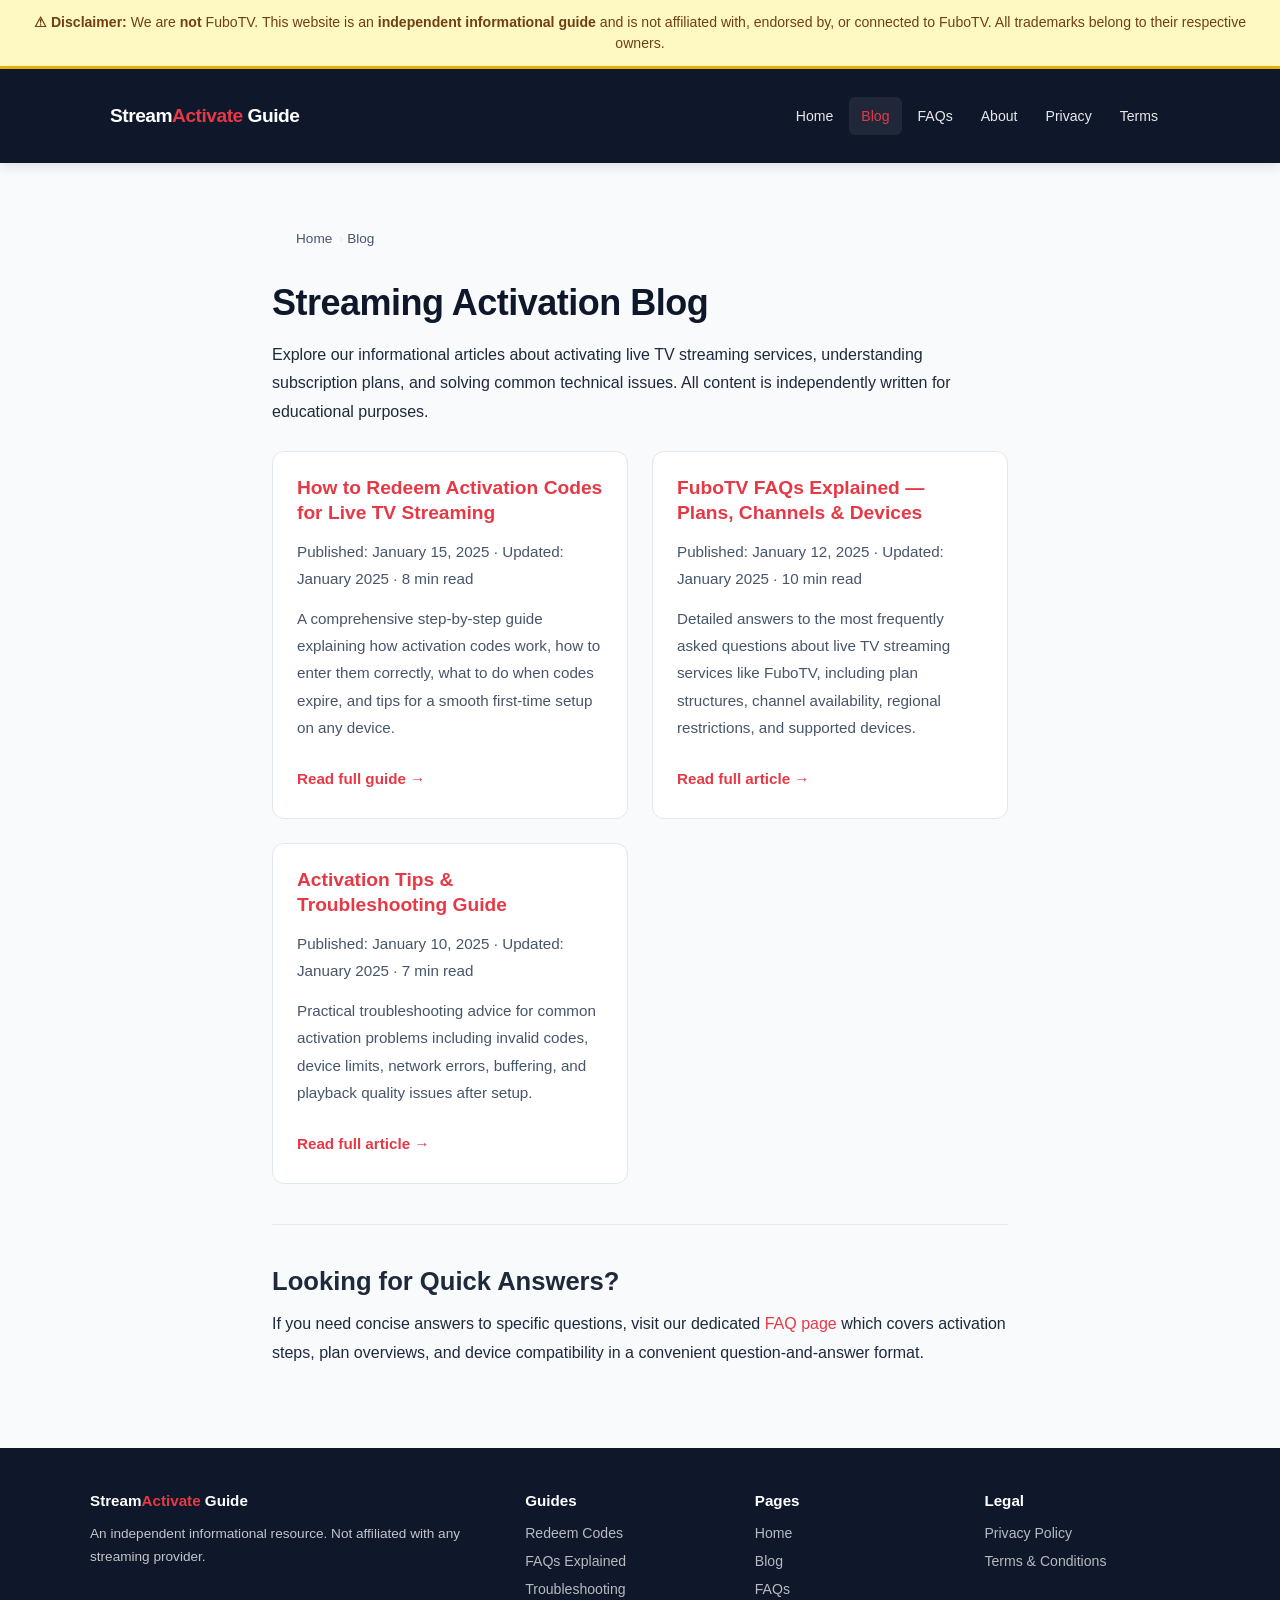
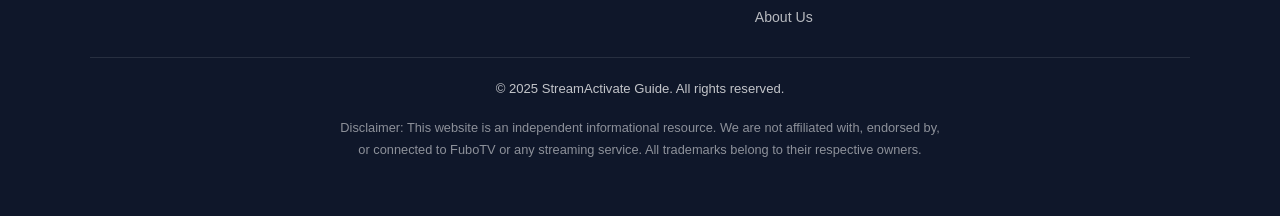
==== blog/index.html @ a1dba74d "hello hello" ====
<!DOCTYPE html>
<html lang="en">
<head>
    <meta charset="UTF-8">
    <meta name="viewport" content="width=device-width, initial-scale=1.0">
    <meta name="robots" content="index, follow">
    <title>Blog – Streaming Activation Guides & Tips | StreamActivate Guide</title>
    <meta name="description" content="Browse our informational blog articles covering live TV streaming activation codes, FAQs, troubleshooting tips, device compatibility, and plan overviews.">
    <link rel="canonical" href="https://fubotvlink.github.io/blog/">
    <meta property="og:type" content="website">
    <meta property="og:title" content="Blog – Streaming Activation Guides & Tips">
    <meta property="og:description" content="Informational articles about live TV streaming activation, troubleshooting, and device compatibility.">
    <meta property="og:url" content="https://fubotvlink.github.io/blog/">
    <meta property="og:site_name" content="StreamActivate Guide">
    <meta name="twitter:card" content="summary_large_image">
    <link rel="stylesheet" href="../css/styles.css">
</head>
<body id="top">
    <a href="#main-content" class="skip-link">Skip to main content</a>

    <div class="disclaimer-banner" role="alert">
        <strong>⚠ Disclaimer:</strong> We are <strong>not</strong> FuboTV. This website is an <strong>independent informational guide</strong> and is not affiliated with, endorsed by, or connected to FuboTV. All trademarks belong to their respective owners.
    </div>

    <header class="site-header">
        <div class="header-inner">
            <a href="../index.html" class="site-logo">Stream<span>Activate</span> Guide</a>
            <button class="nav-toggle" aria-label="Toggle navigation" aria-expanded="false" aria-controls="main-nav">&#9776;</button>
            <nav class="main-nav" id="main-nav" aria-label="Main navigation">
                <ul>
                    <li><a href="../index.html">Home</a></li>
                    <li><a href="index.html" class="active">Blog</a></li>
                    <li><a href="../faqs.html">FAQs</a></li>
                    <li><a href="../about.html">About</a></li>
                    <li><a href="../privacy-policy.html">Privacy</a></li>
                    <li><a href="../terms-and-conditions.html">Terms</a></li>
                </ul>
            </nav>
        </div>
    </header>

    <div class="page-wrap">
        <main id="main-content">
            <div class="content-wrap">

                <ol class="breadcrumbs" aria-label="Breadcrumb">
                    <li><a href="../index.html">Home</a></li>
                    <li>Blog</li>
                </ol>

                <h1>Streaming Activation Blog</h1>
                <p>Explore our informational articles about activating live TV streaming services, understanding subscription plans, and solving common technical issues. All content is independently written for educational purposes.</p>

                <div class="card-grid">
                    <article class="card">
                        <h2 style="margin-top:0;font-size:1.2rem;border:none;"><a href="how-to-redeem-activation-codes.html">How to Redeem Activation Codes for Live TV Streaming</a></h2>
                        <p class="card-meta">Published: January 15, 2025 · Updated: January 2025 · 8 min read</p>
                        <p>A comprehensive step-by-step guide explaining how activation codes work, how to enter them correctly, what to do when codes expire, and tips for a smooth first-time setup on any device.</p>
                        <a href="how-to-redeem-activation-codes.html" class="read-more">Read full guide →</a>
                    </article>

                    <article class="card">
                        <h2 style="margin-top:0;font-size:1.2rem;border:none;"><a href="fubotv-faqs-explained.html">FuboTV FAQs Explained — Plans, Channels &amp; Devices</a></h2>
                        <p class="card-meta">Published: January 12, 2025 · Updated: January 2025 · 10 min read</p>
                        <p>Detailed answers to the most frequently asked questions about live TV streaming services like FuboTV, including plan structures, channel availability, regional restrictions, and supported devices.</p>
                        <a href="fubotv-faqs-explained.html" class="read-more">Read full article →</a>
                    </article>

                    <article class="card">
                        <h2 style="margin-top:0;font-size:1.2rem;border:none;"><a href="activation-tips-troubleshooting.html">Activation Tips &amp; Troubleshooting Guide</a></h2>
                        <p class="card-meta">Published: January 10, 2025 · Updated: January 2025 · 7 min read</p>
                        <p>Practical troubleshooting advice for common activation problems including invalid codes, device limits, network errors, buffering, and playback quality issues after setup.</p>
                        <a href="activation-tips-troubleshooting.html" class="read-more">Read full article →</a>
                    </article>
                </div>

                <hr class="section-divider">

                <section>
                    <h2>Looking for Quick Answers?</h2>
                    <p>If you need concise answers to specific questions, visit our dedicated <a href="../faqs.html">FAQ page</a> which covers activation steps, plan overviews, and device compatibility in a convenient question-and-answer format.</p>
                </section>

            </div>
        </main>
    </div>

    <footer class="site-footer">
        <div class="footer-inner">
            <div class="footer-grid">
                <div class="footer-col">
                    <h4>Stream<span style="color:var(--c-accent)">Activate</span> Guide</h4>
                    <p>An independent informational resource. Not affiliated with any streaming provider.</p>
                </div>
                <div class="footer-col">
                    <h4>Guides</h4>
                    <ul>
                        <li><a href="how-to-redeem-activation-codes.html">Redeem Codes</a></li>
                        <li><a href="fubotv-faqs-explained.html">FAQs Explained</a></li>
                        <li><a href="activation-tips-troubleshooting.html">Troubleshooting</a></li>
                    </ul>
                </div>
                <div class="footer-col">
                    <h4>Pages</h4>
                    <ul>
                        <li><a href="../index.html">Home</a></li>
                        <li><a href="index.html">Blog</a></li>
                        <li><a href="../faqs.html">FAQs</a></li>
                        <li><a href="../about.html">About Us</a></li>
                    </ul>
                </div>
                <div class="footer-col">
                    <h4>Legal</h4>
                    <ul>
                        <li><a href="../privacy-policy.html">Privacy Policy</a></li>
                        <li><a href="../terms-and-conditions.html">Terms &amp; Conditions</a></li>
                    </ul>
                </div>
            </div>
            <div class="footer-bottom">
                <p>&copy; 2025 StreamActivate Guide. All rights reserved.</p>
                <p class="footer-disclaimer">Disclaimer: This website is an independent informational resource. We are not affiliated with, endorsed by, or connected to FuboTV or any streaming service. All trademarks belong to their respective owners.</p>
            </div>
        </div>
    </footer>

    <a href="#top" class="back-to-top" id="backToTop" aria-label="Back to top">↑</a>
    <script src="../js/main.js"></script>
</body>
</html>
---- css/styles.css ----
/* ============================================================
   StreamActivate Guide — Shared Stylesheet (Mobile-First)
   ============================================================ */

/* --- Reset & Custom Properties --- */
*,
*::before,
*::after {
    box-sizing: border-box;
    margin: 0;
    padding: 0;
}

:root {
    --c-primary: #0f172a;
    --c-secondary: #1e293b;
    --c-accent: #e63946;
    --c-accent-hover: #c1121f;
    --c-text: #1e293b;
    --c-text-light: #475569;
    --c-bg: #f8fafc;
    --c-white: #ffffff;
    --c-border: #e2e8f0;
    --c-code-bg: #f1f5f9;
    --c-warn-bg: #fef9c3;
    --c-warn-border: #eab308;
    --c-warn-text: #713f12;
    --c-success: #16a34a;
    --c-caution: #ca8a04;
    --font-sans: "Inter", -apple-system, BlinkMacSystemFont, "Segoe UI", Roboto, sans-serif;
    --max-w: 800px;
    --max-w-wide: 1100px;
    --radius: 8px;
    --radius-lg: 12px;
    --shadow-sm: 0 1px 3px rgba(0, 0, 0, 0.08);
    --shadow-md: 0 4px 12px rgba(0, 0, 0, 0.1);
    --transition: 0.2s ease;
}

html {
    scroll-behavior: smooth;
    font-size: 16px;
}

body {
    font-family: var(--font-sans);
    color: var(--c-text);
    background: var(--c-bg);
    line-height: 1.8;
    -webkit-font-smoothing: antialiased;
    min-height: 100vh;
    display: flex;
    flex-direction: column;
}

img {
    max-width: 100%;
    height: auto;
    display: block;
}

a {
    color: var(--c-accent);
    text-decoration: none;
    transition: color var(--transition);
}

a:hover,
a:focus {
    color: var(--c-accent-hover);
    text-decoration: underline;
}

/* --- Skip Link --- */
.skip-link {
    position: absolute;
    top: -100%;
    left: 1rem;
    background: var(--c-accent);
    color: var(--c-white);
    padding: 0.5rem 1rem;
    border-radius: var(--radius);
    z-index: 10000;
    font-weight: 600;
}

.skip-link:focus {
    top: 1rem;
}

/* --- Disclaimer Banner --- */
.disclaimer-banner {
    background: var(--c-warn-bg);
    border-bottom: 3px solid var(--c-warn-border);
    color: var(--c-warn-text);
    padding: 0.75rem 1.25rem;
    text-align: center;
    font-size: 0.88rem;
    font-weight: 500;
    line-height: 1.5;
}

.disclaimer-banner strong {
    font-weight: 700;
}

/* --- Site Header --- */
.site-header {
    background: var(--c-primary);
    color: var(--c-white);
    position: sticky;
    top: 0;
    z-index: 1000;
    box-shadow: var(--shadow-md);
}

.header-inner {
    max-width: var(--max-w-wide);
    margin: 0 auto;
    padding: 0.75rem 1.25rem;
    display: flex;
    align-items: center;
    justify-content: space-between;
    gap: 0.5rem;
}

.site-logo {
    font-size: 1.2rem;
    font-weight: 800;
    color: var(--c-white);
    letter-spacing: -0.5px;
    white-space: nowrap;
}

.site-logo:hover {
    text-decoration: none;
    color: var(--c-white);
}

.site-logo span {
    color: var(--c-accent);
}

/* --- Nav Toggle (Mobile) --- */
.nav-toggle {
    display: flex;
    align-items: center;
    justify-content: center;
    background: none;
    border: 2px solid rgba(255, 255, 255, 0.3);
    color: var(--c-white);
    width: 40px;
    height: 40px;
    border-radius: 6px;
    cursor: pointer;
    font-size: 1.25rem;
    line-height: 1;
    transition: border-color var(--transition);
}

.nav-toggle:hover {
    border-color: rgba(255, 255, 255, 0.6);
}

/* --- Main Nav --- */
.main-nav {
    display: none;
    position: absolute;
    top: 100%;
    left: 0;
    right: 0;
    background: var(--c-secondary);
    box-shadow: var(--shadow-md);
    z-index: 999;
}

.main-nav.is-open {
    display: block;
}

.main-nav ul {
    list-style: none;
    padding: 0.5rem 0;
}

.main-nav li {
    margin: 0;
}

.main-nav a {
    display: block;
    color: rgba(255, 255, 255, 0.9);
    padding: 0.7rem 1.5rem;
    font-size: 0.95rem;
    border-bottom: 1px solid rgba(255, 255, 255, 0.06);
    transition: background var(--transition), color var(--transition);
}

.main-nav a:hover,
.main-nav a:focus,
.main-nav a.active {
    background: rgba(255, 255, 255, 0.07);
    color: var(--c-accent);
    text-decoration: none;
}

/* --- Page Wrapper --- */
.page-wrap {
    flex: 1;
}

.content-wrap {
    max-width: var(--max-w);
    margin: 0 auto;
    padding: 2rem 1.25rem 3rem;
}

.content-wrap-wide {
    max-width: var(--max-w-wide);
}

/* --- Breadcrumbs --- */
.breadcrumbs {
    font-size: 0.85rem;
    color: var(--c-text-light);
    margin-bottom: 1.5rem;
    padding: 0;
    list-style: none;
    display: flex;
    flex-wrap: wrap;
    gap: 0.25rem;
}

.breadcrumbs li::after {
    content: "›";
    margin-left: 0.4rem;
    color: var(--c-border);
}

.breadcrumbs li:last-child::after {
    content: "";
}

.breadcrumbs a {
    color: var(--c-text-light);
}

.breadcrumbs a:hover {
    color: var(--c-accent);
}

/* --- Headings --- */
h1 {
    font-size: 1.85rem;
    line-height: 1.2;
    color: var(--c-primary);
    margin-bottom: 1rem;
    letter-spacing: -0.5px;
}

h2 {
    font-size: 1.4rem;
    line-height: 1.3;
    color: var(--c-secondary);
    margin-top: 2.5rem;
    margin-bottom: 0.75rem;
}

h3 {
    font-size: 1.15rem;
    color: var(--c-primary);
    margin-top: 1.5rem;
    margin-bottom: 0.5rem;
}

/* --- Body Content --- */
p {
    margin-bottom: 1rem;
}

ul,
ol {
    margin: 1rem 0 1rem 1.5rem;
}

li {
    margin-bottom: 0.35rem;
}

strong {
    font-weight: 700;
}

/* --- Hero --- */
.hero {
    background: linear-gradient(135deg, var(--c-primary) 0%, var(--c-secondary) 100%);
    color: var(--c-white);
    padding: 3rem 1.5rem;
    text-align: center;
    border-radius: var(--radius-lg);
    margin-bottom: 2.5rem;
}

.hero h1 {
    color: var(--c-white);
    font-size: 2rem;
    margin-bottom: 1rem;
}

.hero p {
    font-size: 1.05rem;
    opacity: 0.9;
    max-width: 620px;
    margin: 0 auto 1.5rem;
}

.btn {
    display: inline-block;
    background: var(--c-accent);
    color: var(--c-white);
    padding: 0.75rem 2rem;
    border-radius: 50px;
    font-weight: 700;
    font-size: 1rem;
    transition: background var(--transition), transform 0.15s ease;
    border: none;
    cursor: pointer;
}

.btn:hover {
    background: var(--c-accent-hover);
    text-decoration: none;
    color: var(--c-white);
    transform: translateY(-1px);
}

/* --- Section Divider --- */
.section-divider {
    border: none;
    border-top: 1px solid var(--c-border);
    margin: 2.5rem 0;
}

/* --- Card Grid (Blog listing, features) --- */
.card-grid {
    display: grid;
    grid-template-columns: 1fr;
    gap: 1.5rem;
    margin: 1.5rem 0;
}

.card {
    background: var(--c-white);
    border: 1px solid var(--c-border);
    border-radius: var(--radius-lg);
    padding: 1.5rem;
    transition: box-shadow var(--transition), transform var(--transition);
}

.card:hover {
    box-shadow: var(--shadow-md);
    transform: translateY(-2px);
}

.card h3 {
    margin-top: 0;
    font-size: 1.15rem;
}

.card h3 a {
    color: var(--c-primary);
}

.card h3 a:hover {
    color: var(--c-accent);
    text-decoration: none;
}

.card p {
    color: var(--c-text-light);
    font-size: 0.95rem;
}

.card-meta {
    font-size: 0.82rem;
    color: var(--c-text-light);
    margin-bottom: 0.75rem;
}

.read-more {
    display: inline-block;
    font-weight: 600;
    font-size: 0.95rem;
    margin-top: 0.5rem;
}

/* --- Info Box --- */
.info-box {
    background: var(--c-code-bg);
    border-left: 4px solid var(--c-accent);
    padding: 1rem 1.25rem;
    border-radius: 0 var(--radius) var(--radius) 0;
    margin: 1.5rem 0;
    font-size: 0.95rem;
}

.info-box strong {
    display: block;
    margin-bottom: 0.25rem;
}

/* --- Numbered Steps --- */
.step-list {
    counter-reset: steps;
    list-style: none;
    margin-left: 0;
    padding: 0;
}

.step-list li {
    counter-increment: steps;
    padding: 1rem 1rem 1rem 3.5rem;
    position: relative;
    background: var(--c-white);
    border: 1px solid var(--c-border);
    border-radius: var(--radius);
    margin-bottom: 0.75rem;
}

.step-list li::before {
    content: counter(steps);
    position: absolute;
    left: 1rem;
    top: 1rem;
    width: 1.8rem;
    height: 1.8rem;
    background: var(--c-accent);
    color: var(--c-white);
    border-radius: 50%;
    display: flex;
    align-items: center;
    justify-content: center;
    font-weight: 700;
    font-size: 0.85rem;
}

/* --- FAQ Accordion --- */
.faq-group-title {
    font-size: 1.2rem;
    margin-top: 2rem;
    margin-bottom: 0.75rem;
    color: var(--c-secondary);
}

.faq-item {
    border: 1px solid var(--c-border);
    border-radius: var(--radius);
    margin-bottom: 0.5rem;
    overflow: hidden;
    background: var(--c-white);
}

.faq-question {
    width: 100%;
    text-align: left;
    background: var(--c-white);
    border: none;
    padding: 1rem 1.25rem;
    font-size: 1rem;
    font-weight: 600;
    color: var(--c-primary);
    cursor: pointer;
    display: flex;
    justify-content: space-between;
    align-items: center;
    gap: 1rem;
    font-family: var(--font-sans);
    line-height: 1.4;
    transition: background var(--transition);
}

.faq-question:hover {
    background: var(--c-code-bg);
}

.faq-question::after {
    content: "+";
    font-size: 1.3rem;
    font-weight: 300;
    flex-shrink: 0;
    width: 1.5rem;
    text-align: center;
    transition: transform var(--transition);
}

.faq-question[aria-expanded="true"]::after {
    content: "−";
}

.faq-answer {
    max-height: 0;
    overflow: hidden;
    transition: max-height 0.35s ease;
}

.faq-answer-inner {
    padding: 0 1.25rem 1.25rem;
    font-size: 0.95rem;
    color: var(--c-text-light);
    line-height: 1.7;
}

/* --- Data Table --- */
.table-wrap {
    overflow-x: auto;
    margin: 1.5rem 0;
    border-radius: var(--radius);
    border: 1px solid var(--c-border);
}

.data-table {
    width: 100%;
    border-collapse: collapse;
    min-width: 500px;
    font-size: 0.92rem;
}

.data-table th,
.data-table td {
    padding: 0.7rem 1rem;
    text-align: left;
    border-bottom: 1px solid var(--c-border);
}

.data-table th {
    background: var(--c-primary);
    color: var(--c-white);
    font-weight: 600;
    white-space: nowrap;
}

.data-table tbody tr:nth-child(even) {
    background: var(--c-code-bg);
}

.data-table tbody tr:last-child td {
    border-bottom: none;
}

.status-yes {
    color: var(--c-success);
    font-weight: 600;
}

.status-varies {
    color: var(--c-caution);
    font-weight: 600;
}

/* --- Article Meta --- */
.article-meta {
    color: var(--c-text-light);
    font-size: 0.88rem;
    margin-bottom: 1.5rem;
    padding-bottom: 1rem;
    border-bottom: 1px solid var(--c-border);
}

/* --- Related Posts --- */
.related-posts {
    background: var(--c-code-bg);
    border-radius: var(--radius-lg);
    padding: 1.5rem;
    margin-top: 2.5rem;
}

.related-posts h2 {
    margin-top: 0;
    font-size: 1.2rem;
}

.related-posts ul {
    margin-bottom: 0;
}

/* --- Legal Text --- */
.legal-text h2 {
    font-size: 1.25rem;
    margin-top: 2rem;
}

.legal-text h3 {
    font-size: 1.05rem;
}

/* --- Footer --- */
.site-footer {
    background: var(--c-primary);
    color: rgba(255, 255, 255, 0.75);
    padding: 2.5rem 1.25rem;
    font-size: 0.85rem;
    line-height: 1.7;
    margin-top: auto;
}

.footer-inner {
    max-width: var(--max-w-wide);
    margin: 0 auto;
}

.footer-grid {
    display: grid;
    grid-template-columns: 1fr;
    gap: 1.5rem;
    margin-bottom: 1.5rem;
}

.footer-col h4 {
    color: var(--c-white);
    font-size: 0.95rem;
    margin-bottom: 0.5rem;
}

.footer-col ul {
    list-style: none;
    margin: 0;
    padding: 0;
}

.footer-col li {
    margin-bottom: 0.25rem;
}

.footer-col a {
    color: rgba(255, 255, 255, 0.7);
    font-size: 0.88rem;
}

.footer-col a:hover {
    color: var(--c-accent);
    text-decoration: none;
}

.footer-bottom {
    border-top: 1px solid rgba(255, 255, 255, 0.1);
    padding-top: 1.25rem;
    text-align: center;
    font-size: 0.82rem;
}

.footer-disclaimer {
    font-size: 0.8rem;
    opacity: 0.7;
    margin-top: 0.75rem;
    max-width: 600px;
    margin-left: auto;
    margin-right: auto;
}

/* --- Back to Top --- */
.back-to-top {
    position: fixed;
    bottom: 1.5rem;
    right: 1.5rem;
    background: var(--c-accent);
    color: var(--c-white);
    width: 44px;
    height: 44px;
    border-radius: 50%;
    display: flex;
    align-items: center;
    justify-content: center;
    font-size: 1.2rem;
    text-decoration: none;
    opacity: 0;
    visibility: hidden;
    transition: opacity 0.3s, visibility 0.3s;
    box-shadow: var(--shadow-md);
    z-index: 998;
}

.back-to-top.is-visible {
    opacity: 1;
    visibility: visible;
}

.back-to-top:hover {
    background: var(--c-accent-hover);
    text-decoration: none;
    color: var(--c-white);
}

/* ============ RESPONSIVE (Desktop 768px+) ============ */
@media (min-width: 768px) {
    h1 {
        font-size: 2.25rem;
    }

    h2 {
        font-size: 1.6rem;
    }

    h3 {
        font-size: 1.25rem;
    }

    .hero {
        padding: 4rem 2rem;
    }

    .hero h1 {
        font-size: 2.5rem;
    }

    .hero p {
        font-size: 1.15rem;
    }

    .nav-toggle {
        display: none;
    }

    .main-nav {
        display: block;
        position: static;
        background: none;
        box-shadow: none;
    }

    .main-nav ul {
        display: flex;
        gap: 0.25rem;
        padding: 0;
    }

    .main-nav a {
        padding: 0.4rem 0.75rem;
        border-bottom: none;
        font-size: 0.88rem;
        border-radius: 6px;
    }

    .content-wrap {
        padding: 3rem 2rem 4rem;
    }

    .card-grid {
        grid-template-columns: repeat(auto-fit, minmax(300px, 1fr));
    }

    .footer-grid {
        grid-template-columns: 2fr 1fr 1fr 1fr;
    }
}

/* ============ PRINT ============ */
@media print {
    .site-header,
    .back-to-top,
    .nav-toggle,
    .disclaimer-banner {
        display: none;
    }

    body {
        font-size: 11pt;
        color: #000;
    }

    a {
        color: #000;
    }
}
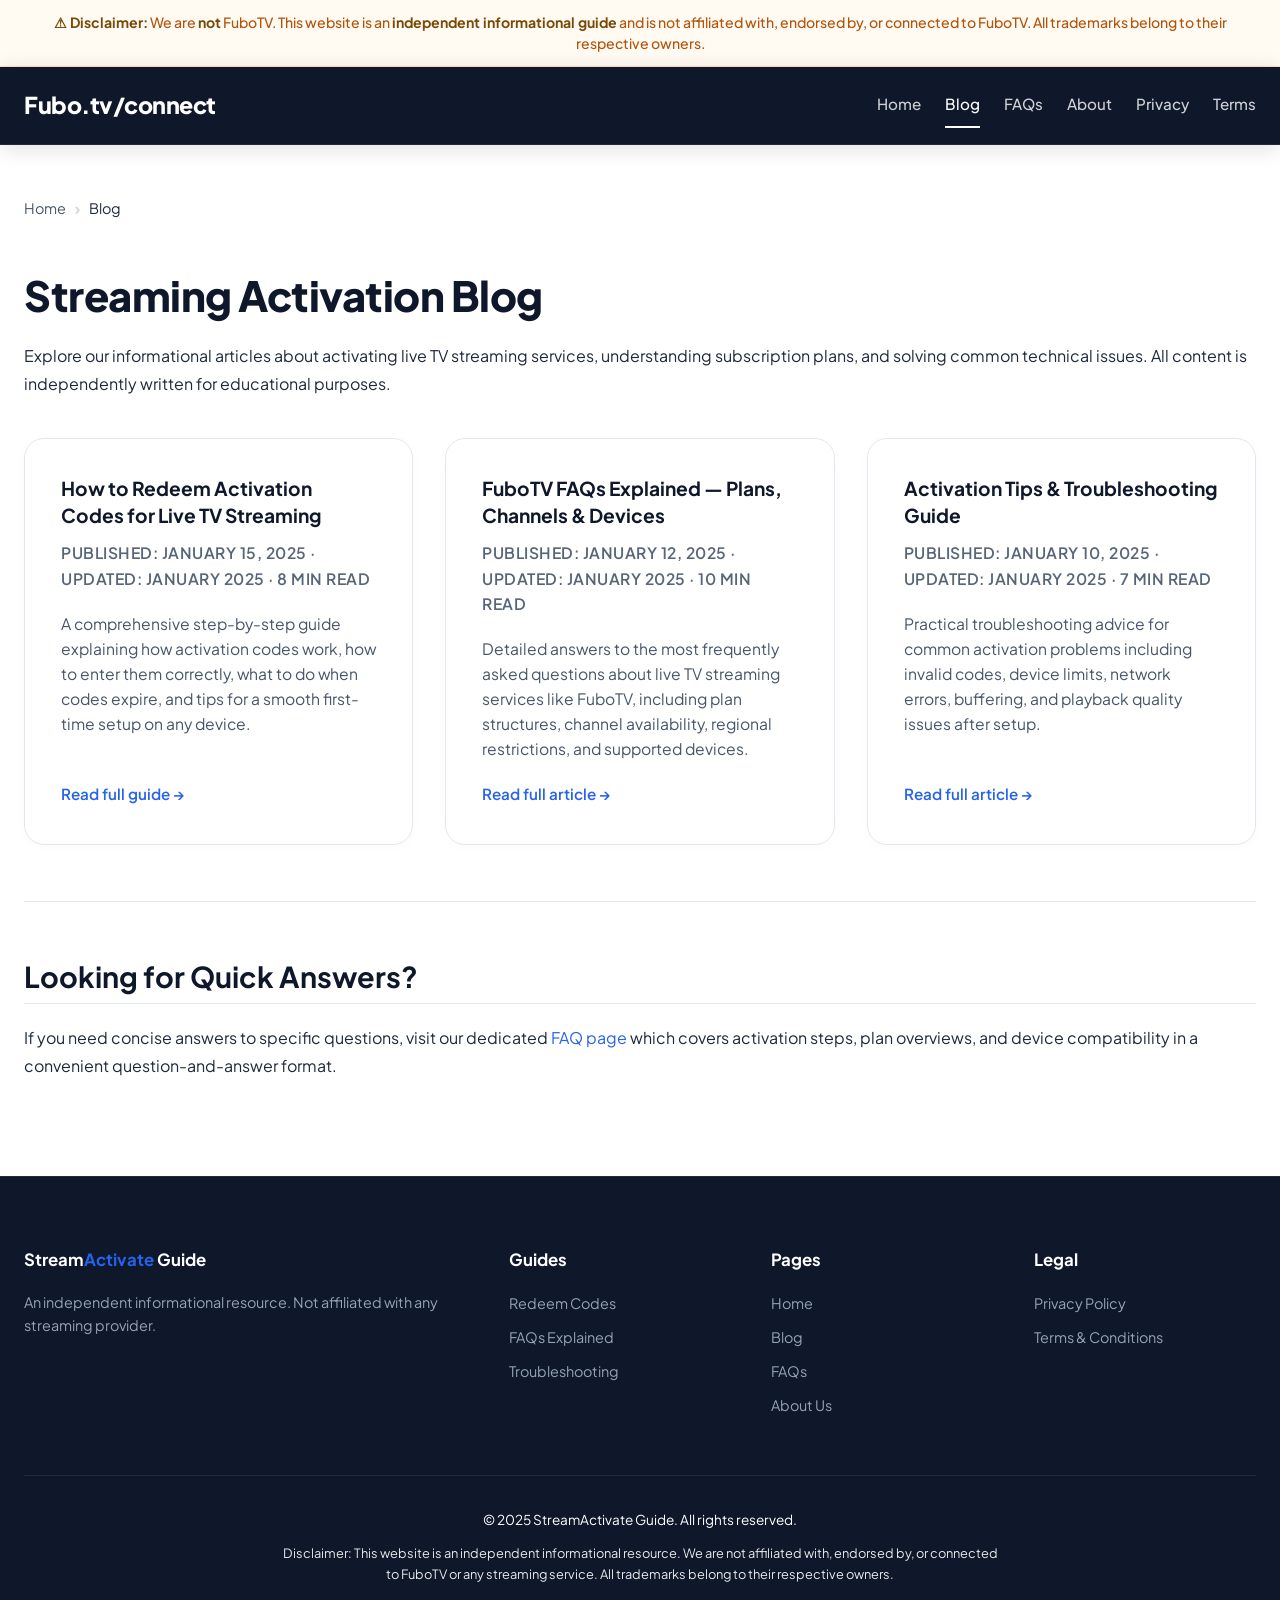
==== commit bb191d46: "feat: add new blog section, styling, and site-wide branding updates" ====
--- a/blog/index.html
+++ b/blog/index.html
@@ -24,7 +24,7 @@
 
     <header class="site-header">
         <div class="header-inner">
-            <a href="../index.html" class="site-logo">Stream<span>Activate</span> Guide</a>
+            <a href="../index.html" class="site-logo">Fubo.tv/connect</a>
             <button class="nav-toggle" aria-label="Toggle navigation" aria-expanded="false" aria-controls="main-nav">&#9776;</button>
             <nav class="main-nav" id="main-nav" aria-label="Main navigation">
                 <ul>
--- a/css/styles.css
+++ b/css/styles.css
@@ -1,773 +1,1075 @@
-/* ============================================================
-   StreamActivate Guide — Shared Stylesheet (Mobile-First)
-   ============================================================ */
-
-/* --- Reset & Custom Properties --- */
-*,
-*::before,
-*::after {
-    box-sizing: border-box;
-    margin: 0;
-    padding: 0;
-}
-
-:root {
-    --c-primary: #0f172a;
-    --c-secondary: #1e293b;
-    --c-accent: #e63946;
-    --c-accent-hover: #c1121f;
-    --c-text: #1e293b;
-    --c-text-light: #475569;
-    --c-bg: #f8fafc;
-    --c-white: #ffffff;
-    --c-border: #e2e8f0;
-    --c-code-bg: #f1f5f9;
-    --c-warn-bg: #fef9c3;
-    --c-warn-border: #eab308;
-    --c-warn-text: #713f12;
-    --c-success: #16a34a;
-    --c-caution: #ca8a04;
-    --font-sans: "Inter", -apple-system, BlinkMacSystemFont, "Segoe UI", Roboto, sans-serif;
-    --max-w: 800px;
-    --max-w-wide: 1100px;
-    --radius: 8px;
-    --radius-lg: 12px;
-    --shadow-sm: 0 1px 3px rgba(0, 0, 0, 0.08);
-    --shadow-md: 0 4px 12px rgba(0, 0, 0, 0.1);
-    --transition: 0.2s ease;
-}
-
-html {
-    scroll-behavior: smooth;
-    font-size: 16px;
-}
-
-body {
-    font-family: var(--font-sans);
-    color: var(--c-text);
-    background: var(--c-bg);
-    line-height: 1.8;
-    -webkit-font-smoothing: antialiased;
-    min-height: 100vh;
-    display: flex;
-    flex-direction: column;
-}
-
-img {
-    max-width: 100%;
-    height: auto;
-    display: block;
-}
-
-a {
-    color: var(--c-accent);
-    text-decoration: none;
-    transition: color var(--transition);
-}
-
-a:hover,
-a:focus {
-    color: var(--c-accent-hover);
-    text-decoration: underline;
-}
-
-/* --- Skip Link --- */
-.skip-link {
-    position: absolute;
-    top: -100%;
-    left: 1rem;
-    background: var(--c-accent);
-    color: var(--c-white);
-    padding: 0.5rem 1rem;
-    border-radius: var(--radius);
-    z-index: 10000;
-    font-weight: 600;
-}
-
-.skip-link:focus {
-    top: 1rem;
-}
-
-/* --- Disclaimer Banner --- */
-.disclaimer-banner {
-    background: var(--c-warn-bg);
-    border-bottom: 3px solid var(--c-warn-border);
-    color: var(--c-warn-text);
-    padding: 0.75rem 1.25rem;
-    text-align: center;
-    font-size: 0.88rem;
-    font-weight: 500;
-    line-height: 1.5;
-}
-
-.disclaimer-banner strong {
-    font-weight: 700;
-}
-
-/* --- Site Header --- */
-.site-header {
-    background: var(--c-primary);
-    color: var(--c-white);
-    position: sticky;
-    top: 0;
-    z-index: 1000;
-    box-shadow: var(--shadow-md);
-}
-
-.header-inner {
-    max-width: var(--max-w-wide);
-    margin: 0 auto;
-    padding: 0.75rem 1.25rem;
-    display: flex;
-    align-items: center;
-    justify-content: space-between;
-    gap: 0.5rem;
-}
-
-.site-logo {
-    font-size: 1.2rem;
-    font-weight: 800;
-    color: var(--c-white);
-    letter-spacing: -0.5px;
-    white-space: nowrap;
-}
-
-.site-logo:hover {
-    text-decoration: none;
-    color: var(--c-white);
-}
-
-.site-logo span {
-    color: var(--c-accent);
-}
-
-/* --- Nav Toggle (Mobile) --- */
-.nav-toggle {
-    display: flex;
-    align-items: center;
-    justify-content: center;
-    background: none;
-    border: 2px solid rgba(255, 255, 255, 0.3);
-    color: var(--c-white);
-    width: 40px;
-    height: 40px;
-    border-radius: 6px;
-    cursor: pointer;
-    font-size: 1.25rem;
-    line-height: 1;
-    transition: border-color var(--transition);
-}
-
-.nav-toggle:hover {
-    border-color: rgba(255, 255, 255, 0.6);
-}
-
-/* --- Main Nav --- */
-.main-nav {
-    display: none;
-    position: absolute;
-    top: 100%;
-    left: 0;
-    right: 0;
-    background: var(--c-secondary);
-    box-shadow: var(--shadow-md);
-    z-index: 999;
-}
-
-.main-nav.is-open {
-    display: block;
-}
-
-.main-nav ul {
-    list-style: none;
-    padding: 0.5rem 0;
-}
-
-.main-nav li {
-    margin: 0;
-}
-
-.main-nav a {
-    display: block;
-    color: rgba(255, 255, 255, 0.9);
-    padding: 0.7rem 1.5rem;
-    font-size: 0.95rem;
-    border-bottom: 1px solid rgba(255, 255, 255, 0.06);
-    transition: background var(--transition), color var(--transition);
-}
-
-.main-nav a:hover,
-.main-nav a:focus,
-.main-nav a.active {
-    background: rgba(255, 255, 255, 0.07);
-    color: var(--c-accent);
-    text-decoration: none;
-}
-
-/* --- Page Wrapper --- */
-.page-wrap {
-    flex: 1;
-}
-
-.content-wrap {
-    max-width: var(--max-w);
-    margin: 0 auto;
-    padding: 2rem 1.25rem 3rem;
-}
-
-.content-wrap-wide {
-    max-width: var(--max-w-wide);
-}
-
-/* --- Breadcrumbs --- */
-.breadcrumbs {
-    font-size: 0.85rem;
-    color: var(--c-text-light);
-    margin-bottom: 1.5rem;
-    padding: 0;
-    list-style: none;
-    display: flex;
-    flex-wrap: wrap;
-    gap: 0.25rem;
-}
-
-.breadcrumbs li::after {
-    content: "›";
-    margin-left: 0.4rem;
-    color: var(--c-border);
-}
-
-.breadcrumbs li:last-child::after {
-    content: "";
-}
-
-.breadcrumbs a {
-    color: var(--c-text-light);
-}
-
-.breadcrumbs a:hover {
-    color: var(--c-accent);
-}
-
-/* --- Headings --- */
-h1 {
-    font-size: 1.85rem;
-    line-height: 1.2;
-    color: var(--c-primary);
-    margin-bottom: 1rem;
-    letter-spacing: -0.5px;
-}
-
-h2 {
-    font-size: 1.4rem;
-    line-height: 1.3;
-    color: var(--c-secondary);
-    margin-top: 2.5rem;
-    margin-bottom: 0.75rem;
-}
-
-h3 {
-    font-size: 1.15rem;
-    color: var(--c-primary);
-    margin-top: 1.5rem;
-    margin-bottom: 0.5rem;
-}
-
-/* --- Body Content --- */
-p {
-    margin-bottom: 1rem;
-}
-
-ul,
-ol {
-    margin: 1rem 0 1rem 1.5rem;
-}
-
-li {
-    margin-bottom: 0.35rem;
-}
-
-strong {
-    font-weight: 700;
-}
-
-/* --- Hero --- */
-.hero {
-    background: linear-gradient(135deg, var(--c-primary) 0%, var(--c-secondary) 100%);
-    color: var(--c-white);
-    padding: 3rem 1.5rem;
-    text-align: center;
-    border-radius: var(--radius-lg);
-    margin-bottom: 2.5rem;
-}
-
-.hero h1 {
-    color: var(--c-white);
-    font-size: 2rem;
-    margin-bottom: 1rem;
-}
-
-.hero p {
-    font-size: 1.05rem;
-    opacity: 0.9;
-    max-width: 620px;
-    margin: 0 auto 1.5rem;
-}
-
-.btn {
-    display: inline-block;
-    background: var(--c-accent);
-    color: var(--c-white);
-    padding: 0.75rem 2rem;
-    border-radius: 50px;
-    font-weight: 700;
-    font-size: 1rem;
-    transition: background var(--transition), transform 0.15s ease;
-    border: none;
-    cursor: pointer;
-}
-
-.btn:hover {
-    background: var(--c-accent-hover);
-    text-decoration: none;
-    color: var(--c-white);
-    transform: translateY(-1px);
-}
-
-/* --- Section Divider --- */
-.section-divider {
-    border: none;
-    border-top: 1px solid var(--c-border);
-    margin: 2.5rem 0;
-}
-
-/* --- Card Grid (Blog listing, features) --- */
-.card-grid {
-    display: grid;
-    grid-template-columns: 1fr;
-    gap: 1.5rem;
-    margin: 1.5rem 0;
-}
-
-.card {
-    background: var(--c-white);
-    border: 1px solid var(--c-border);
-    border-radius: var(--radius-lg);
-    padding: 1.5rem;
-    transition: box-shadow var(--transition), transform var(--transition);
-}
-
-.card:hover {
-    box-shadow: var(--shadow-md);
-    transform: translateY(-2px);
-}
-
-.card h3 {
-    margin-top: 0;
-    font-size: 1.15rem;
-}
-
-.card h3 a {
-    color: var(--c-primary);
-}
-
-.card h3 a:hover {
-    color: var(--c-accent);
-    text-decoration: none;
-}
-
-.card p {
-    color: var(--c-text-light);
-    font-size: 0.95rem;
-}
-
-.card-meta {
-    font-size: 0.82rem;
-    color: var(--c-text-light);
-    margin-bottom: 0.75rem;
-}
-
-.read-more {
-    display: inline-block;
-    font-weight: 600;
-    font-size: 0.95rem;
-    margin-top: 0.5rem;
-}
-
-/* --- Info Box --- */
-.info-box {
-    background: var(--c-code-bg);
-    border-left: 4px solid var(--c-accent);
-    padding: 1rem 1.25rem;
-    border-radius: 0 var(--radius) var(--radius) 0;
-    margin: 1.5rem 0;
-    font-size: 0.95rem;
-}
-
-.info-box strong {
-    display: block;
-    margin-bottom: 0.25rem;
-}
-
-/* --- Numbered Steps --- */
-.step-list {
-    counter-reset: steps;
-    list-style: none;
-    margin-left: 0;
-    padding: 0;
-}
-
-.step-list li {
-    counter-increment: steps;
-    padding: 1rem 1rem 1rem 3.5rem;
-    position: relative;
-    background: var(--c-white);
-    border: 1px solid var(--c-border);
-    border-radius: var(--radius);
-    margin-bottom: 0.75rem;
-}
-
-.step-list li::before {
-    content: counter(steps);
-    position: absolute;
-    left: 1rem;
-    top: 1rem;
-    width: 1.8rem;
-    height: 1.8rem;
-    background: var(--c-accent);
-    color: var(--c-white);
-    border-radius: 50%;
-    display: flex;
-    align-items: center;
-    justify-content: center;
-    font-weight: 700;
-    font-size: 0.85rem;
-}
-
-/* --- FAQ Accordion --- */
-.faq-group-title {
-    font-size: 1.2rem;
-    margin-top: 2rem;
-    margin-bottom: 0.75rem;
-    color: var(--c-secondary);
-}
-
-.faq-item {
-    border: 1px solid var(--c-border);
-    border-radius: var(--radius);
-    margin-bottom: 0.5rem;
-    overflow: hidden;
-    background: var(--c-white);
-}
-
-.faq-question {
-    width: 100%;
-    text-align: left;
-    background: var(--c-white);
-    border: none;
-    padding: 1rem 1.25rem;
-    font-size: 1rem;
-    font-weight: 600;
-    color: var(--c-primary);
-    cursor: pointer;
-    display: flex;
-    justify-content: space-between;
-    align-items: center;
-    gap: 1rem;
-    font-family: var(--font-sans);
-    line-height: 1.4;
-    transition: background var(--transition);
-}
-
-.faq-question:hover {
-    background: var(--c-code-bg);
-}
-
-.faq-question::after {
-    content: "+";
-    font-size: 1.3rem;
-    font-weight: 300;
-    flex-shrink: 0;
-    width: 1.5rem;
-    text-align: center;
-    transition: transform var(--transition);
-}
-
-.faq-question[aria-expanded="true"]::after {
-    content: "−";
-}
-
-.faq-answer {
-    max-height: 0;
-    overflow: hidden;
-    transition: max-height 0.35s ease;
-}
-
-.faq-answer-inner {
-    padding: 0 1.25rem 1.25rem;
-    font-size: 0.95rem;
-    color: var(--c-text-light);
-    line-height: 1.7;
-}
-
-/* --- Data Table --- */
-.table-wrap {
-    overflow-x: auto;
-    margin: 1.5rem 0;
-    border-radius: var(--radius);
-    border: 1px solid var(--c-border);
-}
-
-.data-table {
-    width: 100%;
-    border-collapse: collapse;
-    min-width: 500px;
-    font-size: 0.92rem;
-}
-
-.data-table th,
-.data-table td {
-    padding: 0.7rem 1rem;
-    text-align: left;
-    border-bottom: 1px solid var(--c-border);
-}
-
-.data-table th {
-    background: var(--c-primary);
-    color: var(--c-white);
-    font-weight: 600;
-    white-space: nowrap;
-}
-
-.data-table tbody tr:nth-child(even) {
-    background: var(--c-code-bg);
-}
-
-.data-table tbody tr:last-child td {
-    border-bottom: none;
-}
-
-.status-yes {
-    color: var(--c-success);
-    font-weight: 600;
-}
-
-.status-varies {
-    color: var(--c-caution);
-    font-weight: 600;
-}
-
-/* --- Article Meta --- */
-.article-meta {
-    color: var(--c-text-light);
-    font-size: 0.88rem;
-    margin-bottom: 1.5rem;
-    padding-bottom: 1rem;
-    border-bottom: 1px solid var(--c-border);
-}
-
-/* --- Related Posts --- */
-.related-posts {
-    background: var(--c-code-bg);
-    border-radius: var(--radius-lg);
-    padding: 1.5rem;
-    margin-top: 2.5rem;
-}
-
-.related-posts h2 {
-    margin-top: 0;
-    font-size: 1.2rem;
-}
-
-.related-posts ul {
-    margin-bottom: 0;
-}
-
-/* --- Legal Text --- */
-.legal-text h2 {
-    font-size: 1.25rem;
-    margin-top: 2rem;
-}
-
-.legal-text h3 {
-    font-size: 1.05rem;
-}
-
-/* --- Footer --- */
-.site-footer {
-    background: var(--c-primary);
-    color: rgba(255, 255, 255, 0.75);
-    padding: 2.5rem 1.25rem;
-    font-size: 0.85rem;
-    line-height: 1.7;
-    margin-top: auto;
-}
-
-.footer-inner {
-    max-width: var(--max-w-wide);
-    margin: 0 auto;
-}
-
-.footer-grid {
-    display: grid;
-    grid-template-columns: 1fr;
-    gap: 1.5rem;
-    margin-bottom: 1.5rem;
-}
-
-.footer-col h4 {
-    color: var(--c-white);
-    font-size: 0.95rem;
-    margin-bottom: 0.5rem;
-}
-
-.footer-col ul {
-    list-style: none;
-    margin: 0;
-    padding: 0;
-}
-
-.footer-col li {
-    margin-bottom: 0.25rem;
-}
-
-.footer-col a {
-    color: rgba(255, 255, 255, 0.7);
-    font-size: 0.88rem;
-}
-
-.footer-col a:hover {
-    color: var(--c-accent);
-    text-decoration: none;
-}
-
-.footer-bottom {
-    border-top: 1px solid rgba(255, 255, 255, 0.1);
-    padding-top: 1.25rem;
-    text-align: center;
-    font-size: 0.82rem;
-}
-
-.footer-disclaimer {
-    font-size: 0.8rem;
-    opacity: 0.7;
-    margin-top: 0.75rem;
-    max-width: 600px;
-    margin-left: auto;
-    margin-right: auto;
-}
-
-/* --- Back to Top --- */
-.back-to-top {
-    position: fixed;
-    bottom: 1.5rem;
-    right: 1.5rem;
-    background: var(--c-accent);
-    color: var(--c-white);
-    width: 44px;
-    height: 44px;
-    border-radius: 50%;
-    display: flex;
-    align-items: center;
-    justify-content: center;
-    font-size: 1.2rem;
-    text-decoration: none;
-    opacity: 0;
-    visibility: hidden;
-    transition: opacity 0.3s, visibility 0.3s;
-    box-shadow: var(--shadow-md);
-    z-index: 998;
-}
-
-.back-to-top.is-visible {
-    opacity: 1;
-    visibility: visible;
-}
-
-.back-to-top:hover {
-    background: var(--c-accent-hover);
-    text-decoration: none;
-    color: var(--c-white);
-}
-
-/* ============ RESPONSIVE (Desktop 768px+) ============ */
-@media (min-width: 768px) {
-    h1 {
-        font-size: 2.25rem;
-    }
-
-    h2 {
-        font-size: 1.6rem;
-    }
-
-    h3 {
-        font-size: 1.25rem;
-    }
-
-    .hero {
-        padding: 4rem 2rem;
-    }
-
-    .hero h1 {
-        font-size: 2.5rem;
-    }
-
-    .hero p {
-        font-size: 1.15rem;
-    }
-
-    .nav-toggle {
-        display: none;
-    }
-
-    .main-nav {
-        display: block;
-        position: static;
-        background: none;
-        box-shadow: none;
-    }
-
-    .main-nav ul {
-        display: flex;
-        gap: 0.25rem;
-        padding: 0;
-    }
-
-    .main-nav a {
-        padding: 0.4rem 0.75rem;
-        border-bottom: none;
-        font-size: 0.88rem;
-        border-radius: 6px;
-    }
-
-    .content-wrap {
-        padding: 3rem 2rem 4rem;
-    }
-
-    .card-grid {
-        grid-template-columns: repeat(auto-fit, minmax(300px, 1fr));
-    }
-
-    .footer-grid {
-        grid-template-columns: 2fr 1fr 1fr 1fr;
-    }
-}
-
-/* ============ PRINT ============ */
-@media print {
-    .site-header,
-    .back-to-top,
-    .nav-toggle,
-    .disclaimer-banner {
-        display: none;
-    }
-
-    body {
-        font-size: 11pt;
-        color: #000;
-    }
-
-    a {
-        color: #000;
-    }
-}+/* ============================================================
+   StreamActivate Guide — Premium Pure White Stylesheet
+   ============================================================ */
+
+/* --- Google Fonts Import --- */
+@import url('https://fonts.googleapis.com/css2?family=Plus+Jakarta+Sans:wght@400;500;600;700;800&display=swap');
+
+/* --- Reset & Custom Properties --- */
+*,
+*::before,
+*::after {
+    box-sizing: border-box;
+    margin: 0;
+    padding: 0;
+}
+
+:root {
+    /* Color Palette - Premium Minimalist Pure White Theme with Dark Accented Header/Footer */
+    --c-bg: #ffffff;                       /* Pure white canvas background */
+    --c-primary: #0f172a;                  /* Very deep charcoal slate for primary headers */
+    --c-secondary: #ffffff;                /* Pure white cards and panels */
+    --c-accent: #2563eb;                   /* Vibrant royal indigo-blue */
+    --c-accent-hover: #1d4ed8;              /* Strong electric blue on hover */
+    --c-text: #1e293b;                     /* Highly legible slate-grey for paragraph text */
+    --c-text-light: #475569;               /* Solid dark-gray slate for secondary/meta details */
+    --c-white: #ffffff;
+    --c-border: #e2e8f0;                   /* Crisp, clean, thin border line */
+    
+    /* Deep Accents for Header & Footer */
+    --c-dark-header: #0f172a;              /* Rich space-charcoal header & footer background */
+    
+    /* Code and Alert styles adapted for Light mode */
+    --c-code-bg: #f1f5f9;
+    --c-warn-bg: rgba(245, 158, 11, 0.05);
+    --c-warn-border: rgba(245, 158, 11, 0.25);
+    --c-warn-text: #b45309;
+    
+    --c-success: #059669;
+    --c-caution: #d97706;
+    
+    --font-sans: "Plus Jakarta Sans", "Inter", -apple-system, BlinkMacSystemFont, "Segoe UI", Roboto, sans-serif;
+    --max-w: 1340px;                       /* Extra wide desktop container to fully remove empty margins */
+    --max-w-wide: 1440px;                  /* Broadest header and footer boundaries */
+    --radius: 12px;
+    --radius-lg: 20px;
+    --shadow-sm: 0 2px 12px rgba(0, 0, 0, 0.02);
+    --shadow-md: 0 8px 24px rgba(0, 0, 0, 0.04);
+    --shadow-lg: 0 16px 36px rgba(0, 0, 0, 0.05);
+    
+    --transition: 0.25s cubic-bezier(0.4, 0, 0.2, 1);
+}
+
+/* --- Base Styles --- */
+html {
+    scroll-behavior: smooth;
+    font-size: 16px;
+}
+
+body {
+    font-family: var(--font-sans);
+    color: var(--c-text);
+    background: var(--c-bg);
+    line-height: 1.75;
+    -webkit-font-smoothing: antialiased;
+    -moz-osx-font-smoothing: grayscale;
+    min-height: 100vh;
+    display: flex;
+    flex-direction: column;
+}
+
+/* Custom Scrollbar for modern webkit browsers */
+::-webkit-scrollbar {
+    width: 8px;
+    height: 8px;
+}
+::-webkit-scrollbar-track {
+    background: var(--c-bg);
+}
+::-webkit-scrollbar-thumb {
+    background: #e2e8f0;
+    border-radius: 4px;
+    border: 1px solid var(--c-bg);
+}
+::-webkit-scrollbar-thumb:hover {
+    background: var(--c-accent);
+}
+
+img {
+    max-width: 100%;
+    height: auto;
+    display: block;
+    border-radius: var(--radius);
+    box-shadow: var(--shadow-sm);
+    border: 1px solid var(--c-border);
+}
+
+a {
+    color: var(--c-accent);
+    text-decoration: none;
+    transition: color var(--transition), text-shadow var(--transition);
+}
+
+a:hover,
+a:focus {
+    color: var(--c-accent-hover);
+    text-decoration: underline;
+}
+
+/* --- Typography Helpers --- */
+h1, h2, h3, h4, h5, h6 {
+    color: var(--c-primary);
+    font-family: var(--font-sans);
+    font-weight: 700;
+    line-height: 1.3;
+    margin-top: 2.5rem;
+    margin-bottom: 1.25rem;
+}
+
+h1 {
+    font-size: 2.2rem;
+    font-weight: 800;
+    letter-spacing: -0.5px;
+    margin-top: 0;
+}
+
+h2 {
+    font-size: 1.65rem;
+    border-bottom: 1px solid var(--c-border);
+    padding-bottom: 0.5rem;
+    margin-top: 3rem;
+}
+
+h3 {
+    font-size: 1.25rem;
+}
+
+p {
+    margin-bottom: 1.5rem;
+    color: var(--c-text);
+}
+
+strong {
+    color: var(--c-primary);
+}
+
+/* --- Skip Link --- */
+.skip-link {
+    position: absolute;
+    top: -100%;
+    left: 1rem;
+    background: var(--c-accent);
+    color: var(--c-white);
+    padding: 0.5rem 1.25rem;
+    border-radius: var(--radius);
+    z-index: 10000;
+    font-weight: 600;
+    box-shadow: var(--shadow-md);
+}
+.skip-link:focus {
+    top: 1rem;
+}
+
+/* --- Disclaimer Banner --- */
+.disclaimer-banner {
+    background: var(--c-warn-bg);
+    border-bottom: 1px solid var(--c-warn-border);
+    color: var(--c-warn-text);
+    padding: 0.75rem 1.5rem;
+    text-align: center;
+    font-size: 0.88rem;
+    font-weight: 500;
+    line-height: 1.5;
+    box-shadow: 0 1px 3px rgba(0, 0, 0, 0.01);
+    backdrop-filter: blur(8px);
+    -webkit-backdrop-filter: blur(8px);
+}
+.disclaimer-banner strong {
+    color: hsl(35, 90%, 25%);
+    font-weight: 700;
+}
+
+/* --- Site Header (Accented Premium Dark Blue) --- */
+.site-header {
+    background: var(--c-dark-header);
+    border-bottom: 1px solid rgba(255, 255, 255, 0.08);
+    position: sticky;
+    top: 0;
+    z-index: 1000;
+    box-shadow: 0 4px 20px rgba(0, 0, 0, 0.12);
+}
+.header-inner {
+    max-width: var(--max-w-wide);
+    margin: 0 auto;
+    padding: 1rem 1.5rem;
+    display: flex;
+    align-items: center;
+    justify-content: space-between;
+    gap: 0.5rem;
+}
+.site-logo {
+    font-size: 1.45rem;
+    font-weight: 800;
+    color: var(--c-white);
+    letter-spacing: -0.5px;
+    white-space: nowrap;
+    text-shadow: none;
+    display: flex;
+    align-items: center;
+}
+.site-logo:hover {
+    text-decoration: none;
+    color: var(--c-white);
+    opacity: 0.95;
+}
+.site-logo span {
+    color: var(--c-accent);
+}
+
+/* --- Nav Toggle (Mobile) --- */
+.nav-toggle {
+    display: flex;
+    align-items: center;
+    justify-content: center;
+    background: rgba(255, 255, 255, 0.08);
+    border: 1px solid rgba(255, 255, 255, 0.15);
+    color: var(--c-white);
+    width: 40px;
+    height: 40px;
+    border-radius: 8px;
+    cursor: pointer;
+    font-size: 1.25rem;
+    line-height: 1;
+    transition: background var(--transition), border-color var(--transition);
+}
+.nav-toggle:hover {
+    background: rgba(255, 255, 255, 0.15);
+    border-color: rgba(255, 255, 255, 0.25);
+}
+
+/* --- Main Nav (Mobile Menu) --- */
+.main-nav {
+    display: none;
+    position: absolute;
+    top: 100%;
+    left: 0;
+    right: 0;
+    background: var(--c-dark-header);
+    box-shadow: var(--shadow-md);
+    border-bottom: 1px solid rgba(255, 255, 255, 0.1);
+    z-index: 999;
+}
+.main-nav.is-open {
+    display: block;
+}
+.main-nav ul {
+    list-style: none;
+    padding: 0.5rem 0;
+}
+.main-nav li {
+    margin: 0;
+}
+.main-nav a {
+    display: block;
+    color: rgba(255, 255, 255, 0.75);
+    padding: 0.8rem 1.5rem;
+    font-size: 0.95rem;
+    border-bottom: 1px solid rgba(255, 255, 255, 0.05);
+    transition: background var(--transition), color var(--transition);
+}
+.main-nav a:hover,
+.main-nav a:focus,
+.main-nav a.active {
+    background: rgba(255, 255, 255, 0.02);
+    color: var(--c-white);
+    text-decoration: none;
+}
+
+/* --- Page Wrapper --- */
+.page-wrap {
+    flex: 1;
+}
+.content-wrap {
+    max-width: var(--max-w);
+    margin: 0 auto;
+    padding: 2rem 1rem 3.5rem;            /* Reduced horizontal margins to cover space */
+}
+
+/* --- Breadcrumbs --- */
+.breadcrumbs {
+    display: flex;
+    flex-wrap: wrap;
+    list-style: none;
+    padding: 0;
+    margin: 0 0 2rem 0;
+    font-size: 0.9rem;
+    color: var(--c-text-light);
+    gap: 0.5rem;
+    align-items: center;
+}
+.breadcrumbs li {
+    display: flex;
+    align-items: center;
+    gap: 0.5rem;
+}
+.breadcrumbs li:not(:last-child)::after {
+    content: "›";
+    font-size: 1.1rem;
+    color: rgba(0, 0, 0, 0.15);
+    font-weight: 700;
+}
+.breadcrumbs a {
+    color: var(--c-text-light);
+    transition: color var(--transition);
+}
+.breadcrumbs a:hover {
+    color: var(--c-accent);
+    text-decoration: none;
+}
+
+/* --- Hero (Homepage only) --- */
+.hero {
+    background: radial-gradient(circle at 10% 20%, rgba(59, 130, 246, 0.06) 0%, transparent 60%),
+                radial-gradient(circle at 90% 80%, rgba(139, 92, 246, 0.04) 0%, transparent 60%),
+                #f0f5ff;                   /* Gorgeous light blue-indigo wash */
+    border: 1px solid rgba(37, 99, 235, 0.12); /* Subtle matching accent border */
+    color: var(--c-text);
+    padding: 5rem 2rem;
+    text-align: center;
+    border-radius: var(--radius-lg);
+    margin-bottom: 3rem;
+    box-shadow: var(--shadow-sm);
+    position: relative;
+    overflow: hidden;
+}
+.hero h1 {
+    color: var(--c-primary);
+    font-size: 2.3rem;
+    margin-bottom: 1.25rem;
+    line-height: 1.2;
+    letter-spacing: -0.75px;
+    font-weight: 800;
+}
+.hero p {
+    font-size: 1.15rem;
+    color: var(--c-text-light);
+    max-width: 800px;
+    margin: 0 auto 2.25rem;
+    line-height: 1.7;
+}
+
+/* --- Buttons (Homepage only) --- */
+.btn {
+    display: inline-block;
+    background: linear-gradient(135deg, var(--c-accent), #1d4ed8);
+    color: var(--c-white);
+    padding: 0.95rem 2.5rem;
+    border-radius: 50px;
+    font-weight: 700;
+    font-size: 1rem;
+    letter-spacing: 0.5px;
+    transition: all var(--transition);
+    box-shadow: 0 4px 15px rgba(37, 99, 235, 0.15);
+    border: 1px solid rgba(255, 255, 255, 0.1);
+    position: relative;
+    cursor: pointer;
+}
+.btn:hover {
+    background: linear-gradient(135deg, #1d4ed8, var(--c-accent));
+    transform: translateY(-2px);
+    box-shadow: 0 8px 25px rgba(37, 99, 235, 0.3);
+    color: var(--c-white);
+    text-decoration: none;
+}
+.btn:active {
+    transform: translateY(-0.5px);
+}
+
+/* --- Section Divider --- */
+.section-divider {
+    border: none;
+    border-top: 1px solid var(--c-border);
+    margin: 3.5rem 0;
+}
+
+/* --- Intro Split (Homepage only) --- */
+.intro-split {
+    display: flex;
+    flex-direction: column;
+    gap: 2rem;
+    align-items: center;
+    margin: 3.5rem 0;
+}
+.intro-image {
+    width: 100%;
+}
+.intro-image img {
+    width: 100%;
+    height: auto;
+    border-radius: var(--radius);
+    box-shadow: var(--shadow-sm);
+    border: 1px solid var(--c-border);
+    margin: 0 !important; /* Overriding potential legacy inline styles */
+}
+.intro-text {
+    width: 100%;
+}
+.intro-text h2 {
+    margin-top: 0;
+    border-bottom: none;
+    padding-bottom: 0;
+}
+
+@media (min-width: 768px) {
+    .intro-split {
+        flex-direction: row;
+        gap: 3.5rem;
+        align-items: center;
+    }
+    .intro-image {
+        flex: 1.4;                         /* Significantly larger weight for the activation screen image */
+        max-width: 58%;                    /* Increased image column ratio to display much larger image */
+    }
+    .intro-text {
+        flex: 1;
+    }
+}
+
+/* --- Card Grid (Homepage featured cards only) --- */
+.card-grid {
+    display: grid;
+    grid-template-columns: 1fr;
+    gap: 2rem;
+    margin: 2.5rem 0;
+}
+.card {
+    background: var(--c-secondary);
+    border: 1px solid var(--c-border);
+    border-radius: var(--radius-lg);
+    padding: 2.25rem;
+    transition: all var(--transition);
+    box-shadow: var(--shadow-sm);
+    position: relative;
+    display: flex;
+    flex-direction: column;
+    overflow: hidden;
+}
+.card::before {
+    content: '';
+    position: absolute;
+    top: 0;
+    left: 0;
+    width: 4px;
+    height: 100%;
+    background: linear-gradient(to bottom, var(--c-accent), transparent);
+    opacity: 0;
+    transition: opacity var(--transition);
+}
+.card:hover {
+    box-shadow: var(--shadow-lg), 0 0 25px rgba(0, 0, 0, 0.01);
+    transform: translateY(-4px);
+    border-color: rgba(37, 99, 235, 0.2);
+}
+.card:hover::before {
+    opacity: 1;
+}
+.card h2,
+.card h3 {
+    margin-top: 0;
+    margin-bottom: 0.75rem;
+    font-size: 1.3rem;
+    font-weight: 700;
+    line-height: 1.4;
+    border: none;
+    padding-bottom: 0;
+}
+.card h2 a,
+.card h3 a {
+    color: var(--c-primary);
+    transition: color var(--transition);
+}
+.card h2 a:hover,
+.card h3 a:hover {
+    color: var(--c-accent);
+    text-decoration: none;
+}
+.card p {
+    color: var(--c-text-light);
+    font-size: 0.98rem;
+    line-height: 1.6;
+    margin-bottom: 1.25rem;
+}
+.card-meta {
+    font-size: 0.85rem;
+    color: var(--c-text-light);
+    opacity: 0.9;
+    margin-bottom: 0.75rem;
+    text-transform: uppercase;
+    letter-spacing: 0.5px;
+    font-weight: 600;
+}
+.read-more {
+    display: inline-block;
+    font-weight: 600;
+    font-size: 0.95rem;
+    color: var(--c-accent);
+    margin-top: auto;
+    transition: transform var(--transition), color var(--transition);
+}
+.card:hover .read-more {
+    color: var(--c-accent-hover);
+    transform: translateX(4px);
+}
+
+/* --- Supported Devices Grid (Adds Content & Color) --- */
+.device-setup-section {
+    margin: 3.5rem 0;
+}
+.section-subtitle {
+    font-size: 1.05rem;
+    color: var(--c-text-light);
+    margin-bottom: 2.25rem;
+    max-width: 800px;
+}
+.device-grid {
+    display: grid;
+    grid-template-columns: 1fr;
+    gap: 2rem;
+}
+.device-card {
+    background: var(--c-secondary);
+    border: 1px solid var(--c-border);
+    border-radius: var(--radius-lg);
+    padding: 2.25rem;
+    transition: all var(--transition);
+    box-shadow: var(--shadow-sm);
+    display: flex;
+    flex-direction: column;
+}
+.device-icon {
+    margin-bottom: 1.25rem;
+}
+.device-badge {
+    display: inline-block;
+    font-size: 0.8rem;
+    font-weight: 800;
+    text-transform: uppercase;
+    letter-spacing: 1px;
+    padding: 0.35rem 1rem;
+    border-radius: 50px;
+}
+.device-card h3 {
+    margin-top: 0;
+    margin-bottom: 0.75rem;
+    font-size: 1.25rem;
+}
+.device-card p {
+    font-size: 0.95rem;
+    color: var(--c-text-light);
+    line-height: 1.6;
+    margin-bottom: 1.5rem;
+}
+.device-link {
+    font-weight: 700;
+    font-size: 0.95rem;
+    margin-top: auto;
+    transition: transform var(--transition);
+    display: inline-block;
+}
+.device-card:hover .device-link {
+    transform: translateX(4px);
+}
+
+/* Roku Theme - Purple Accent */
+.device-roku {
+    border-top: 4px solid #8b5cf6;
+}
+.device-roku:hover {
+    box-shadow: 0 16px 36px rgba(139, 92, 246, 0.08);
+    border-color: #8b5cf6;
+    transform: translateY(-4px);
+}
+.badge-roku {
+    background: #f3e8ff;
+    color: #6b21a8;
+    border: 1px solid rgba(139, 92, 246, 0.2);
+}
+.device-roku .device-link {
+    color: #8b5cf6;
+}
+.device-roku .device-link:hover {
+    color: #7c3aed;
+}
+
+/* Fire TV Theme - Orange Accent */
+.device-firetv {
+    border-top: 4px solid #f97316;
+}
+.device-firetv:hover {
+    box-shadow: 0 16px 36px rgba(249, 115, 22, 0.08);
+    border-color: #f97316;
+    transform: translateY(-4px);
+}
+.badge-firetv {
+    background: #fff7ed;
+    color: #9a3412;
+    border: 1px solid rgba(249, 115, 22, 0.2);
+}
+.device-firetv .device-link {
+    color: #f97316;
+}
+.device-firetv .device-link:hover {
+    color: #ea580c;
+}
+
+/* Apple TV Theme - Teal/Blue Accent */
+.device-appletv {
+    border-top: 4px solid #0ea5e9;
+}
+.device-appletv:hover {
+    box-shadow: 0 16px 36px rgba(14, 165, 233, 0.08);
+    border-color: #0ea5e9;
+    transform: translateY(-4px);
+}
+.badge-appletv {
+    background: #f0f9ff;
+    color: #0369a1;
+    border: 1px solid rgba(14, 165, 233, 0.2);
+}
+.device-appletv .device-link {
+    color: #0ea5e9;
+}
+.device-appletv .device-link:hover {
+    color: #0284c7;
+}
+
+@media (min-width: 768px) {
+    .device-grid {
+        grid-template-columns: repeat(3, 1fr);
+    }
+}
+
+/* --- Custom Lists & Steps --- */
+.content-wrap ul,
+.content-wrap ol:not(.breadcrumbs):not(.step-list) {
+    margin: 1.5rem 0 2.25rem 1.5rem;
+}
+.content-wrap li {
+    margin-bottom: 0.75rem;
+    color: var(--c-text);
+}
+.content-wrap li strong {
+    color: var(--c-primary);
+}
+
+.step-list {
+    list-style: none;
+    counter-reset: steps;
+    padding: 0;
+    margin: 2.25rem 0 !important;
+    display: flex;
+    flex-direction: column;
+    gap: 1.5rem;
+}
+.step-list li {
+    position: relative;
+    padding-left: 3.5rem;
+    color: var(--c-text);
+    margin-bottom: 0;
+}
+.step-list li::before {
+    counter-increment: steps;
+    content: counter(steps);
+    position: absolute;
+    left: 0;
+    top: 0.1rem;
+    width: 2.25rem;
+    height: 2.25rem;
+    background: #f1f5f9;
+    border: 1px solid #cbd5e1;
+    color: var(--c-accent);
+    border-radius: 50%;
+    display: flex;
+    align-items: center;
+    justify-content: center;
+    font-weight: 700;
+    font-size: 0.95rem;
+    box-shadow: 0 0 10px rgba(0, 0, 0, 0.02);
+}
+.step-list li strong {
+    color: var(--c-primary);
+}
+
+/* --- Info Box --- */
+.info-box {
+    background: rgba(37, 99, 235, 0.04);
+    border-left: 4px solid var(--c-accent);
+    border-radius: 0 var(--radius) var(--radius) 0;
+    padding: 1.5rem 1.75rem;
+    margin: 2.25rem 0;
+    color: var(--c-text);
+    font-size: 0.98rem;
+    line-height: 1.7;
+    box-shadow: var(--shadow-sm);
+    border-top: 1px solid var(--c-border);
+    border-right: 1px solid var(--c-border);
+    border-bottom: 1px solid var(--c-border);
+}
+.info-box strong {
+    color: var(--c-primary);
+    display: block;
+    margin-bottom: 0.5rem;
+}
+
+/* --- FAQ Accordion --- */
+.faq-group-title {
+    font-size: 1.55rem;
+    font-weight: 700;
+    margin: 3rem 0 1.5rem 0;
+    color: var(--c-primary);
+    border-bottom: 1px solid var(--c-border);
+    padding-bottom: 0.5rem;
+}
+.faq-group {
+    display: flex;
+    flex-direction: column;
+    gap: 1rem;
+    margin-bottom: 2.5rem;
+}
+.faq-item {
+    background: var(--c-secondary);
+    border: 1px solid var(--c-border);
+    border-radius: var(--radius);
+    overflow: hidden;
+    transition: all var(--transition);
+    box-shadow: var(--shadow-sm);
+}
+.faq-item:hover {
+    border-color: rgba(37, 99, 235, 0.25);
+    box-shadow: var(--shadow-md);
+}
+.faq-question {
+    width: 100%;
+    text-align: left;
+    background: none;
+    border: none;
+    color: var(--c-primary);
+    font-family: var(--font-sans);
+    font-size: 1.08rem;
+    font-weight: 600;
+    padding: 1.25rem 1.5rem;
+    cursor: pointer;
+    display: flex;
+    justify-content: space-between;
+    align-items: center;
+    gap: 1rem;
+    transition: color var(--transition);
+}
+.faq-question:hover,
+.faq-question:focus {
+    color: var(--c-accent);
+    outline: none;
+}
+.faq-question::after {
+    content: "+";
+    font-size: 1.35rem;
+    font-weight: 500;
+    color: var(--c-accent);
+    transition: transform var(--transition);
+    display: inline-block;
+}
+.faq-question[aria-expanded="true"] {
+    color: var(--c-accent);
+    border-bottom: 1px solid var(--c-border);
+}
+.faq-question[aria-expanded="true"]::after {
+    content: "−";
+    transform: rotate(180deg);
+}
+.faq-answer {
+    max-height: 0;
+    overflow: hidden;
+    transition: max-height 0.35s cubic-bezier(0.4, 0, 0.2, 1);
+}
+.faq-answer-inner {
+    padding: 1.5rem;
+    font-size: 0.98rem;
+    color: var(--c-text-light);
+    line-height: 1.7;
+    background: #fafafa;
+    border-top: 1px solid #e2e8f0;
+}
+.faq-answer-inner p:not(:last-child) {
+    margin-bottom: 1rem;
+}
+
+/* --- Table Styles --- */
+.table-wrap {
+    overflow-x: auto;
+    margin: 2.5rem 0;
+    border-radius: var(--radius);
+    border: 1px solid var(--c-border);
+    background: var(--c-secondary);
+    box-shadow: var(--shadow-sm);
+}
+.data-table {
+    width: 100%;
+    border-collapse: collapse;
+    text-align: left;
+    font-size: 0.95rem;
+}
+.data-table th,
+.data-table td {
+    padding: 1rem 1.25rem;
+    border-bottom: 1px solid var(--c-border);
+}
+.data-table th {
+    background: #f8fafc;
+    font-weight: 700;
+    color: var(--c-primary);
+    text-transform: uppercase;
+    font-size: 0.8rem;
+    letter-spacing: 1px;
+    border-bottom: 2px solid #e2e8f0;
+}
+.data-table tbody tr:last-child td {
+    border-bottom: none;
+}
+.data-table tbody tr:hover {
+    background: rgba(0, 0, 0, 0.005);
+}
+/* Badges inside table */
+.status-yes,
+.status-varies {
+    display: inline-flex;
+    align-items: center;
+    padding: 0.25rem 0.75rem;
+    border-radius: 50px;
+    font-size: 0.8rem;
+    font-weight: 700;
+    letter-spacing: 0.5px;
+    gap: 0.25rem;
+}
+.status-yes {
+    background: rgba(16, 185, 129, 0.08);
+    color: #047857;
+    border: 1px solid rgba(16, 185, 129, 0.2);
+}
+.status-varies {
+    background: rgba(245, 158, 11, 0.08);
+    color: #b45309;
+    border: 1px solid rgba(245, 158, 11, 0.2);
+}
+
+/* --- Article Details / Blog Layout --- */
+.article-meta {
+    font-size: 0.9rem;
+    color: var(--c-text-light);
+    margin-bottom: 2rem;
+    display: block;
+    border-bottom: 1px solid var(--c-border);
+    padding-bottom: 1rem;
+}
+.article-meta em {
+    color: var(--c-accent);
+    font-style: normal;
+    font-weight: 500;
+}
+.related-posts {
+    background: var(--c-secondary);
+    border: 1px solid var(--c-border);
+    border-radius: var(--radius);
+    padding: 1.5rem 2rem;
+    margin-top: 3.5rem;
+    box-shadow: var(--shadow-sm);
+}
+.related-posts h2 {
+    font-size: 1.25rem;
+    margin-top: 0;
+    margin-bottom: 1rem;
+    color: var(--c-primary);
+    border-bottom: none;
+    padding-bottom: 0;
+}
+.related-posts ul {
+    margin: 0 !important;
+    padding-left: 1.25rem !important;
+}
+.related-posts li {
+    margin-bottom: 0.5rem;
+}
+.related-posts a {
+    font-weight: 500;
+}
+
+/* --- Legal Layout --- */
+.legal-text h2 {
+    font-size: 1.35rem;
+    margin-top: 2.5rem;
+    color: var(--c-primary);
+}
+
+/* --- Footer (Accented Premium Dark Blue) --- */
+.site-footer {
+    background: var(--c-dark-header);
+    border-top: 1px solid rgba(255, 255, 255, 0.08);
+    color: #94a3b8;                       /* Silver-slate text for high contrast */
+    padding: 4.5rem 1.5rem 3rem;
+    font-size: 0.9rem;
+    line-height: 1.7;
+    margin-top: auto;
+}
+.footer-inner {
+    max-width: var(--max-w-wide);
+    margin: 0 auto;
+}
+.footer-grid {
+    display: grid;
+    grid-template-columns: 1fr;
+    gap: 2.5rem;
+    margin-bottom: 3rem;
+}
+.footer-col h4 {
+    color: var(--c-white);
+    font-size: 1.05rem;
+    margin-top: 0;
+    margin-bottom: 1.25rem;
+    font-weight: 700;
+}
+.footer-col p {
+    font-size: 0.9rem;
+    line-height: 1.6;
+    color: #94a3b8;
+}
+.footer-col ul {
+    list-style: none;
+    margin: 0;
+    padding: 0;
+}
+.footer-col li {
+    margin-bottom: 0.6rem;
+}
+.footer-col a {
+    color: #94a3b8;
+    font-size: 0.9rem;
+    transition: color var(--transition);
+}
+.footer-col a:hover {
+    color: var(--c-white);
+    text-decoration: underline;
+}
+.footer-bottom {
+    border-top: 1px solid rgba(255, 255, 255, 0.08);
+    padding-top: 2rem;
+    text-align: center;
+    font-size: 0.85rem;
+    color: #ffffff;                       /* Color bottom copyright to white */
+}
+.footer-bottom p {
+    margin-bottom: 0.75rem;
+    color: #ffffff;                       /* Ensure all footer bottom paragraphs are white */
+}
+.footer-bottom p:last-child {
+    margin-bottom: 0;
+}
+.footer-disclaimer {
+    font-size: 0.8rem;
+    color: #ffffff;                       /* Color footer disclaimer line to white */
+    opacity: 0.9;                         /* Bright high-contrast visibility */
+    max-width: 720px;
+    margin-left: auto;
+    margin-right: auto;
+    line-height: 1.6;
+}
+
+/* --- Back to Top --- */
+.back-to-top {
+    position: fixed;
+    bottom: 2rem;
+    right: 2rem;
+    background: var(--c-accent);
+    color: var(--c-white);
+    width: 44px;
+    height: 44px;
+    border-radius: 50%;
+    display: flex;
+    align-items: center;
+    justify-content: center;
+    font-size: 1.1rem;
+    text-decoration: none;
+    opacity: 0;
+    visibility: hidden;
+    transition: all var(--transition);
+    box-shadow: 0 4px 15px rgba(37, 99, 235, 0.2);
+    z-index: 998;
+    border: 1px solid rgba(255, 255, 255, 0.1);
+}
+.back-to-top.is-visible {
+    opacity: 1;
+    visibility: visible;
+}
+.back-to-top:hover {
+    background: #1d4ed8;
+    transform: translateY(-4px) scale(1.05);
+    box-shadow: 0 8px 25px rgba(37, 99, 235, 0.35);
+    color: var(--c-white);
+}
+
+/* ============ RESPONSIVE (Desktop 768px+) ============ */
+@media (min-width: 768px) {
+    h1 { font-size: 2.6rem; }
+    h2 { font-size: 1.8rem; }
+    
+    .hero h1 { font-size: 3rem; }
+    .hero p { font-size: 1.25rem; }
+    
+    .card-grid { grid-template-columns: repeat(auto-fit, minmax(340px, 1fr)); }
+    .footer-grid { grid-template-columns: 2fr 1fr 1fr 1fr; }
+    .content-wrap { padding: 3rem 1.5rem 4.5rem; } /* Expanded width paddings */
+    
+    /* Responsive Header & Navigation Fixes (Fixes desktop menu visibility bug) */
+    .nav-toggle {
+        display: none !important;
+    }
+    
+    .main-nav {
+        display: block !important;
+        position: static !important;
+        background: transparent !important;
+        box-shadow: none !important;
+        border-bottom: none !important;
+        width: auto !important;
+        z-index: 1000;
+    }
+    
+    .main-nav ul {
+        display: flex !important;
+        flex-direction: row !important;
+        gap: 1.5rem !important;
+        padding: 0 !important;
+        margin: 0 !important;
+    }
+    
+    .main-nav li {
+        margin: 0 !important;
+    }
+    
+    .main-nav a {
+        padding: 0.5rem 0 !important;
+        border-bottom: 2px solid transparent !important;
+        background: transparent !important;
+        font-size: 0.95rem;
+        font-weight: 500;
+        color: rgba(255, 255, 255, 0.8) !important; /* Soft white/silver nav links */
+        transition: color var(--transition), border-color var(--transition);
+    }
+    
+    .main-nav a:hover,
+    .main-nav a:focus,
+    .main-nav a.active {
+        color: var(--c-white) !important;
+        border-bottom-color: var(--c-white) !important;
+        background: transparent !important;
+        text-decoration: none !important;
+    }
+}
+
+/* ============ PRINT ============ */
+@media print {
+    .site-header,
+    .back-to-top,
+    .nav-toggle,
+    .disclaimer-banner { display: none; }
+    body { font-size: 11pt; color: #000; background: #fff; }
+    a { color: #000; }
+}
